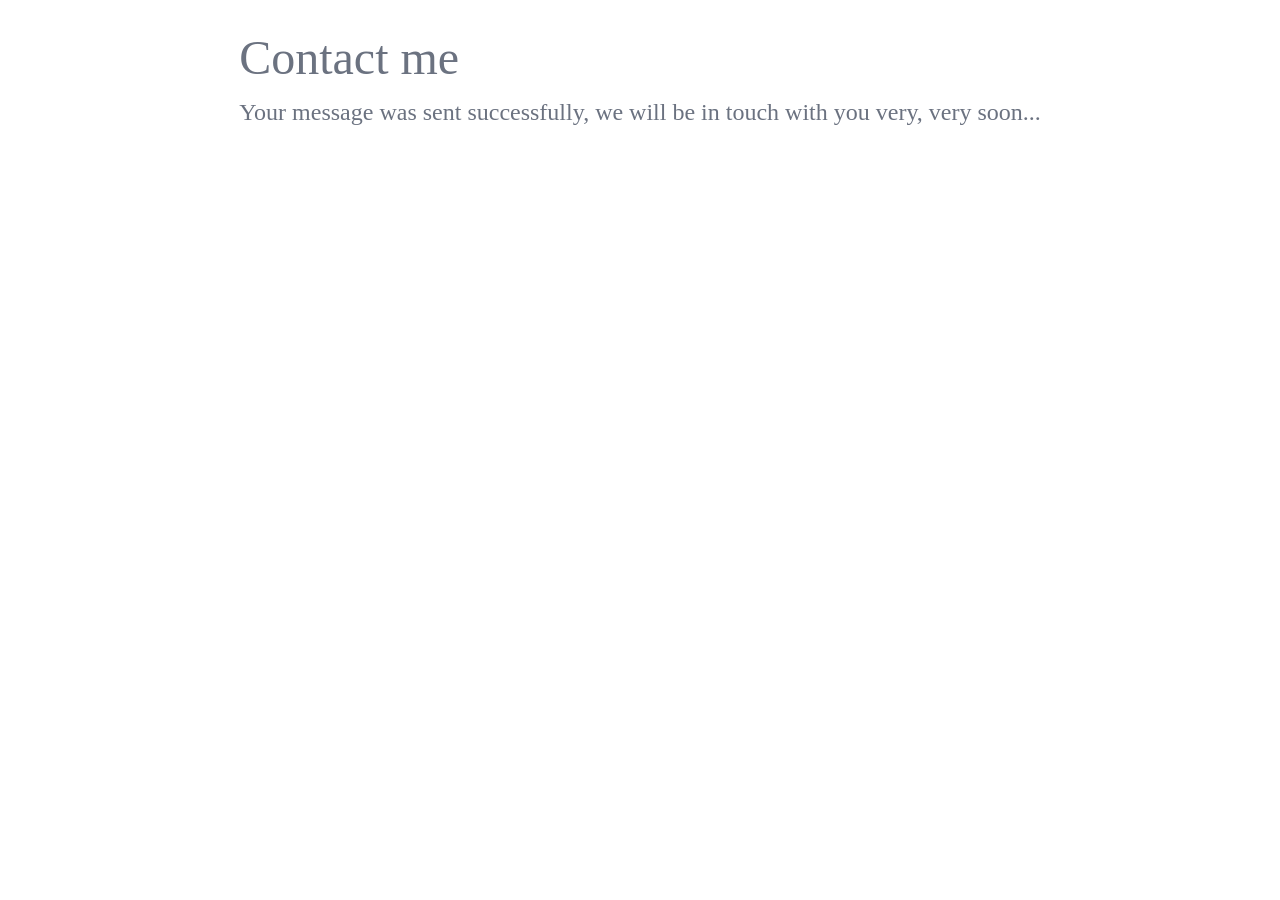
==== success.html @ a4c1cdc4 "Success page" ====
<!DOCTYPE html>
<html lang="en">
  <head>
    <meta charset="UTF-8" />
    <meta name="viewport" content="width=device-width, initial-scale=1.0" />
    <title>successful</title>
  </head>
  <body>
    <div>
      <h1>Contact me</h1>
      <p>
        Your message was sent successfully, we will be in touch with you very, very
        soon...
      </p>
    </div>
    <style>
        body{
            display: flex;
            justify-content: center;
        }
      h1 {
        font-size: 3rem;
        line-height: 2.25rem;
        margin-bottom: 1.2rem;
        font-weight: 400;
        color: #6b7280;
      }

      p {
        font-size: 1.5rem;
        line-height: 1rem;
        font-weight: 400;
        color: #6b7280;
        line-height: 1;
      }
    </style>
  </body>
</html>
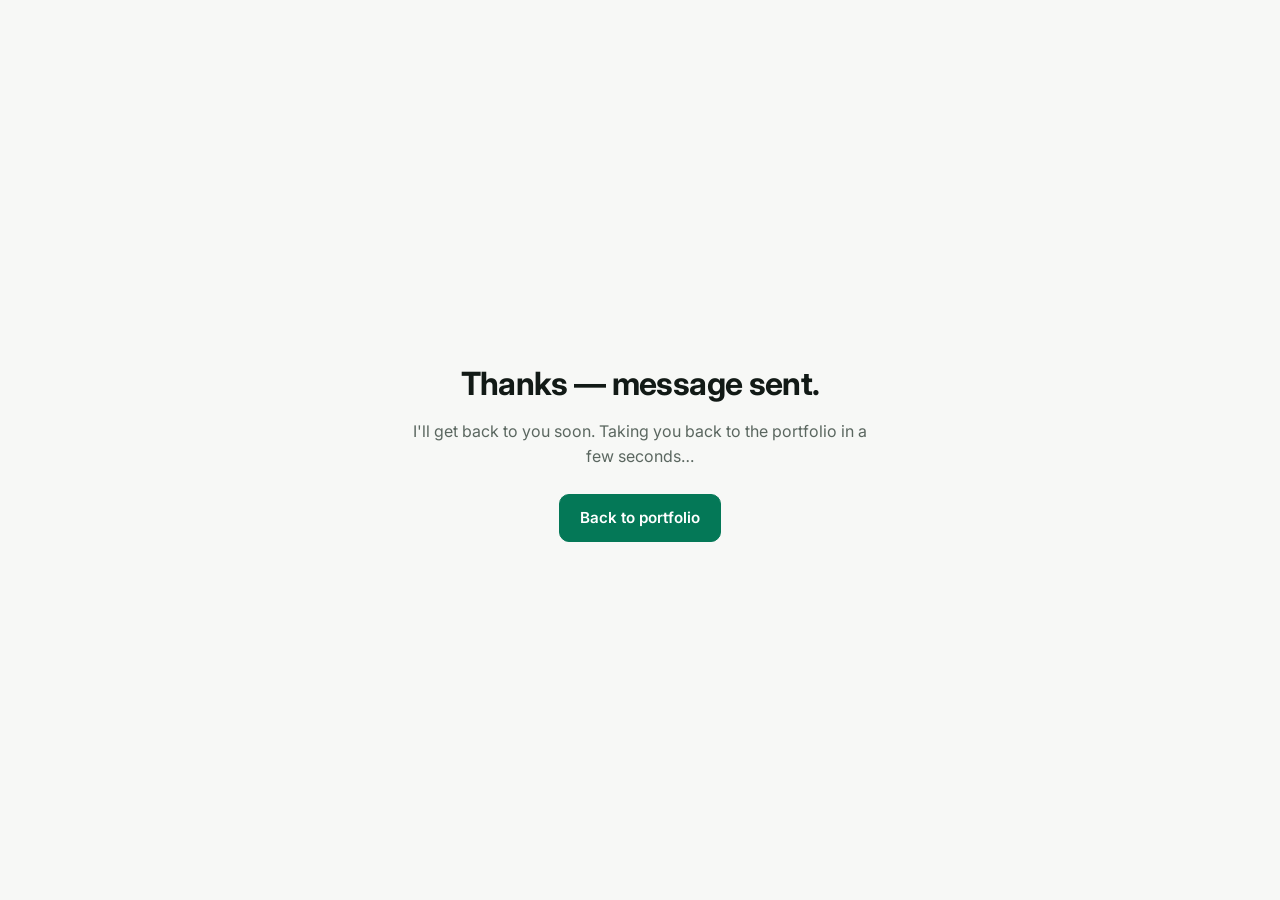
==== commit f726fec8: "Redesign portfolio and add AI agent projects - New single-page layout with light/dark themes and an " ====
--- a/success.html
+++ b/success.html
@@ -3,36 +3,33 @@
   <head>
     <meta charset="UTF-8" />
     <meta name="viewport" content="width=device-width, initial-scale=1.0" />
-    <title>successful</title>
+    <title>Message sent — Carlos Mendoza</title>
+    <meta name="robots" content="noindex" />
+    <link rel="preconnect" href="https://fonts.googleapis.com" />
+    <link rel="preconnect" href="https://fonts.gstatic.com" crossorigin />
+    <link href="https://fonts.googleapis.com/css2?family=Inter:wght@400;600;800&display=swap" rel="stylesheet" />
+    <link rel="stylesheet" href="styles.css" />
+    <script>
+      try {
+        const t = localStorage.getItem("theme");
+        if (t === "light" || t === "dark") document.documentElement.dataset.theme = t;
+      } catch (e) {}
+    </script>
+    <style>
+      body { min-height: 100vh; display: grid; place-items: center; text-align: center; padding: 16px; }
+      .box { max-width: 460px; }
+      h1 { font-size: 2rem; letter-spacing: -0.02em; margin-bottom: 10px; }
+      p { color: var(--muted); margin-bottom: 24px; }
+    </style>
   </head>
   <body>
-    <div>
-      <h1>Contact me</h1>
-      <p>
-        Your message was sent successfully, we will be in touch with you very, very
-        soon...
-      </p>
+    <div class="box">
+      <h1>Thanks — message sent.</h1>
+      <p>I'll get back to you soon. Taking you back to the portfolio in a few seconds…</p>
+      <a class="btn" href="./">Back to portfolio</a>
     </div>
-    <style>
-        body{
-            display: flex;
-            justify-content: center;
-        }
-      h1 {
-        font-size: 3rem;
-        line-height: 2.25rem;
-        margin-bottom: 1.2rem;
-        font-weight: 400;
-        color: #6b7280;
-      }
-
-      p {
-        font-size: 1.5rem;
-        line-height: 1rem;
-        font-weight: 400;
-        color: #6b7280;
-        line-height: 1;
-      }
-    </style>
+    <script>
+      setTimeout(() => (window.location.href = "./"), 6000);
+    </script>
   </body>
 </html>
--- a/styles.css
+++ b/styles.css
@@ -0,0 +1,337 @@
+/* ===== Tokens ===== */
+:root {
+  --bg: #f7f8f6;
+  --bg-tint: #eef2ee;
+  --surface: #ffffff;
+  --border: #dde3dd;
+  --text: #121a16;
+  --muted: #5b6760;
+  --accent: #047857;
+  --accent-strong: #065f46;
+  --accent-soft: #d1fae5;
+  --on-accent: #ffffff;
+  --pilot: #92400e;
+  --pilot-soft: #fef3c7;
+  --shadow: 0 1px 2px rgba(16, 24, 20, 0.06), 0 8px 24px rgba(16, 24, 20, 0.06);
+  --radius: 14px;
+  --font: "Inter", system-ui, -apple-system, "Segoe UI", sans-serif;
+  --mono: "JetBrains Mono", ui-monospace, "Cascadia Code", monospace;
+  color-scheme: light;
+}
+
+@media (prefers-color-scheme: dark) {
+  :root:not([data-theme="light"]) {
+    --bg: #0b1210;
+    --bg-tint: #0f1916;
+    --surface: #131f1b;
+    --border: #22312b;
+    --text: #e7efe9;
+    --muted: #9aaba2;
+    --accent: #34d399;
+    --accent-strong: #6ee7b7;
+    --accent-soft: rgba(52, 211, 153, 0.12);
+    --on-accent: #052e22;
+    --pilot: #fcd34d;
+    --pilot-soft: rgba(252, 211, 77, 0.12);
+    --shadow: 0 1px 2px rgba(0, 0, 0, 0.4), 0 10px 30px rgba(0, 0, 0, 0.25);
+    color-scheme: dark;
+  }
+}
+:root[data-theme="dark"] {
+  --bg: #0b1210;
+  --bg-tint: #0f1916;
+  --surface: #131f1b;
+  --border: #22312b;
+  --text: #e7efe9;
+  --muted: #9aaba2;
+  --accent: #34d399;
+  --accent-strong: #6ee7b7;
+  --accent-soft: rgba(52, 211, 153, 0.12);
+  --on-accent: #052e22;
+  --pilot: #fcd34d;
+  --pilot-soft: rgba(252, 211, 77, 0.12);
+  --shadow: 0 1px 2px rgba(0, 0, 0, 0.4), 0 10px 30px rgba(0, 0, 0, 0.25);
+  color-scheme: dark;
+}
+
+/* ===== Base ===== */
+*,
+*::before,
+*::after { box-sizing: border-box; }
+* { margin: 0; padding: 0; }
+html { scroll-behavior: smooth; scroll-padding-top: 76px; }
+body {
+  font-family: var(--font);
+  background: var(--bg);
+  color: var(--text);
+  line-height: 1.6;
+  -webkit-font-smoothing: antialiased;
+  transition: background-color 0.25s, color 0.25s;
+}
+img, svg { display: block; max-width: 100%; }
+a { color: inherit; text-decoration: none; }
+ul, ol { list-style: none; }
+strong { font-weight: 600; color: var(--text); }
+.mono { font-family: var(--mono); font-size: 0.9em; }
+.muted { color: var(--muted); font-weight: 500; }
+.container { width: min(1120px, 100% - 32px); margin-inline: auto; }
+.skip-link { position: absolute; left: -999px; top: 8px; background: var(--accent); color: var(--on-accent); padding: 8px 12px; border-radius: 8px; z-index: 200; }
+.skip-link:focus { left: 8px; }
+:focus-visible { outline: 2px solid var(--accent); outline-offset: 3px; border-radius: 6px; }
+
+/* ===== Buttons, badges, chips ===== */
+.btn {
+  display: inline-flex; align-items: center; gap: 6px;
+  background: var(--accent); color: var(--on-accent);
+  font-weight: 600; font-size: 0.95rem;
+  padding: 11px 20px; border-radius: 10px; border: 1px solid var(--accent);
+  cursor: pointer; transition: transform 0.15s, background-color 0.2s, border-color 0.2s;
+}
+.btn:hover { transform: translateY(-1px); background: var(--accent-strong); border-color: var(--accent-strong); }
+.btn-ghost { background: transparent; color: var(--text); border-color: var(--border); }
+.btn-ghost:hover { background: var(--surface); border-color: var(--accent); color: var(--text); }
+.btn-small { padding: 7px 14px; font-size: 0.875rem; }
+
+.badge {
+  display: inline-block; font-size: 0.75rem; font-weight: 600;
+  padding: 3px 10px; border-radius: 999px;
+  background: var(--bg-tint); color: var(--muted); border: 1px solid var(--border);
+  white-space: nowrap;
+}
+.badge-live { background: var(--accent-soft); color: var(--accent); border-color: transparent; }
+.badge-pilot { background: var(--pilot-soft); color: var(--pilot); border-color: transparent; }
+
+.chips { display: flex; flex-wrap: wrap; gap: 6px; }
+.chips li {
+  font-family: var(--mono); font-size: 0.78rem;
+  padding: 4px 9px; border-radius: 7px;
+  background: var(--bg-tint); border: 1px solid var(--border); color: var(--text);
+}
+
+/* ===== Header ===== */
+.site-header {
+  position: sticky; top: 0; z-index: 100;
+  background: color-mix(in srgb, var(--bg) 82%, transparent);
+  backdrop-filter: blur(12px); -webkit-backdrop-filter: blur(12px);
+  border-bottom: 1px solid transparent;
+  transition: border-color 0.2s;
+}
+.site-header.scrolled { border-bottom-color: var(--border); }
+.nav { display: flex; align-items: center; justify-content: space-between; height: 64px; gap: 16px; }
+.logo { font-weight: 800; font-size: 1.2rem; letter-spacing: -0.02em; }
+.logo span { color: var(--accent); }
+.nav-menu { display: flex; align-items: center; gap: 28px; font-weight: 500; font-size: 0.95rem; }
+.nav-menu a:not(.btn) { color: var(--muted); transition: color 0.2s; }
+.nav-menu a:not(.btn):hover, .nav-menu a.active { color: var(--text); }
+.nav-actions { display: flex; align-items: center; gap: 6px; }
+.icon-btn {
+  width: 40px; height: 40px; display: grid; place-items: center;
+  background: transparent; border: 1px solid var(--border); border-radius: 10px;
+  color: var(--text); cursor: pointer;
+}
+.icon-btn svg { width: 18px; height: 18px; fill: none; stroke: currentColor; stroke-width: 2; stroke-linecap: round; }
+.i-moon { display: none; }
+:root[data-theme="dark"] .i-sun { display: none; }
+:root[data-theme="dark"] .i-moon { display: block; }
+@media (prefers-color-scheme: dark) {
+  :root:not([data-theme="light"]) .i-sun { display: none; }
+  :root:not([data-theme="light"]) .i-moon { display: block; }
+}
+.hamburger { display: none; flex-direction: column; align-items: center; justify-content: center; gap: 4px; }
+.hamburger span { display: block; width: 18px; height: 2px; background: currentColor; border-radius: 2px; transition: transform 0.25s, opacity 0.25s; }
+.hamburger[aria-expanded="true"] span:nth-child(1) { transform: translateY(6px) rotate(45deg); }
+.hamburger[aria-expanded="true"] span:nth-child(2) { opacity: 0; }
+.hamburger[aria-expanded="true"] span:nth-child(3) { transform: translateY(-6px) rotate(-45deg); }
+
+/* ===== Hero ===== */
+.hero { padding: 64px 0 80px; position: relative; overflow: hidden; }
+.hero-grid { display: grid; grid-template-columns: 1.25fr 0.75fr; gap: 48px; align-items: center; }
+.eyebrow { display: inline-flex; align-items: center; gap: 8px; font-size: 0.85rem; font-weight: 500; color: var(--muted); padding: 6px 12px; border: 1px solid var(--border); border-radius: 999px; background: var(--surface); }
+.dot { width: 8px; height: 8px; border-radius: 50%; background: #10b981; box-shadow: 0 0 0 3px rgba(16, 185, 129, 0.25); animation: pulse 2s infinite; }
+@keyframes pulse { 50% { box-shadow: 0 0 0 6px rgba(16, 185, 129, 0.05); } }
+.hero h1 { font-size: clamp(2.1rem, 4.6vw, 3.5rem); line-height: 1.08; letter-spacing: -0.035em; font-weight: 800; margin: 20px 0 18px; }
+.hero h1 em { font-style: normal; color: var(--accent); }
+.lead { font-size: 1.08rem; color: var(--muted); max-width: 60ch; }
+.hero-cta { display: flex; flex-wrap: wrap; gap: 10px; margin-top: 28px; }
+.stats { display: grid; grid-template-columns: repeat(3, 1fr); gap: 16px; margin-top: 40px; padding-top: 24px; border-top: 1px solid var(--border); }
+.stats dt { font-size: 1.8rem; font-weight: 800; letter-spacing: -0.03em; color: var(--accent); }
+.stats dd { font-size: 0.85rem; color: var(--muted); line-height: 1.4; }
+
+.hero-photo { position: relative; justify-self: center; }
+/* Transparent cut-out photo shown as-is: no frame, no background. Bottom edge fades out softly. */
+.photo-ring { width: min(330px, 100%); margin-inline: auto; }
+.hero-photo { width: 100%; }
+.photo-ring img {
+  width: 100%; height: auto;
+  -webkit-mask-image: linear-gradient(to bottom, #000 82%, transparent);
+  mask-image: linear-gradient(to bottom, #000 82%, transparent);
+}
+.floating-chip {
+  position: absolute; font-size: 0.78rem; padding: 7px 12px; border-radius: 10px;
+  background: var(--surface); border: 1px solid var(--border); box-shadow: var(--shadow); white-space: nowrap;
+}
+.floating-chip .mono { color: var(--accent); font-weight: 500; }
+.chip-a { top: 40%; left: -18%; }
+.chip-b { bottom: 8%; right: -4%; }
+
+/* ===== Sections ===== */
+.section { padding: 96px 0; }
+.section-tint { background: var(--bg-tint); border-block: 1px solid var(--border); }
+.section-head { max-width: 760px; margin-bottom: 48px; }
+.kicker { font-family: var(--mono); font-size: 0.8rem; color: var(--accent); margin-bottom: 10px; letter-spacing: 0.02em; }
+.section-head h2, .contact-info h2 { font-size: clamp(1.6rem, 3vw, 2.3rem); line-height: 1.15; letter-spacing: -0.025em; font-weight: 800; }
+.section-head p { margin-top: 14px; color: var(--muted); font-size: 1.05rem; }
+
+/* ===== Feature (AI agents) ===== */
+.feature {
+  display: grid; grid-template-columns: 1.2fr 0.8fr; gap: 40px;
+  background: var(--surface); border: 1px solid var(--border); border-radius: var(--radius);
+  padding: 36px; box-shadow: var(--shadow);
+}
+.feature + .feature { margin-top: 28px; }
+.feature-tags { display: flex; flex-wrap: wrap; gap: 8px; margin-bottom: 14px; }
+.feature h3 { font-size: 1.45rem; letter-spacing: -0.02em; line-height: 1.25; margin-bottom: 12px; }
+.feature-body > p { color: var(--muted); }
+.checks { margin: 20px 0 22px; display: grid; gap: 10px; }
+.checks li { position: relative; padding-left: 26px; color: var(--muted); font-size: 0.95rem; }
+.checks li::before {
+  content: ""; position: absolute; left: 0; top: 0.42em; width: 14px; height: 14px; border-radius: 4px;
+  background: var(--accent-soft);
+  box-shadow: inset 0 0 0 1px color-mix(in srgb, var(--accent) 40%, transparent);
+}
+.checks li::after {
+  content: ""; position: absolute; left: 4px; top: calc(0.42em + 3px); width: 6px; height: 4px;
+  border-left: 2px solid var(--accent); border-bottom: 2px solid var(--accent); transform: rotate(-45deg);
+}
+
+.diagram { align-self: start; position: sticky; top: 96px; background: var(--bg-tint); border: 1px solid var(--border); border-radius: 12px; padding: 18px; }
+.diagram figcaption { font-size: 0.8rem; color: var(--muted); text-align: center; margin-top: 8px; }
+.d-box { fill: var(--surface); stroke: var(--border); stroke-width: 1.2; }
+.d-strong { stroke: var(--accent); stroke-width: 1.6; }
+.d-accent { fill: var(--accent-soft); stroke: transparent; }
+.d-dashed { stroke-dasharray: 4 3; }
+.d-line { fill: none; stroke: var(--muted); stroke-width: 1.3; }
+.d-dash { stroke-dasharray: 4 3; }
+.d-arrowhead { fill: var(--muted); }
+.d-t { font: 600 12px var(--font); fill: var(--text); text-anchor: middle; }
+.d-s { font: 400 10px var(--mono); fill: var(--muted); text-anchor: middle; }
+
+.evolution { grid-column: 1 / -1; border-top: 1px solid var(--border); padding-top: 18px; }
+.evolution summary { cursor: pointer; font-weight: 600; color: var(--accent); list-style: none; display: flex; align-items: center; gap: 8px; }
+.evolution summary::-webkit-details-marker { display: none; }
+.evolution summary::before { content: "+"; font-family: var(--mono); width: 22px; height: 22px; display: grid; place-items: center; border-radius: 6px; background: var(--accent-soft); transition: transform 0.2s; }
+.evolution[open] summary::before { content: "−"; }
+.timeline { margin-top: 18px; display: grid; gap: 14px; border-left: 2px solid var(--border); padding-left: 20px; }
+.timeline li { position: relative; color: var(--muted); font-size: 0.95rem; }
+.timeline li::before { content: ""; position: absolute; left: -27px; top: 0.45em; width: 12px; height: 12px; border-radius: 50%; background: var(--surface); border: 2px solid var(--accent); }
+.timeline li .mono:first-child { display: block; color: var(--text); font-weight: 500; margin-bottom: 2px; }
+
+/* ===== Project cards ===== */
+.cards { display: grid; grid-template-columns: repeat(2, 1fr); gap: 24px; }
+.card {
+  display: flex; flex-direction: column;
+  background: var(--surface); border: 1px solid var(--border); border-radius: var(--radius);
+  overflow: hidden; box-shadow: var(--shadow); transition: transform 0.2s, border-color 0.2s;
+}
+.card:hover { transform: translateY(-3px); border-color: color-mix(in srgb, var(--accent) 45%, var(--border)); }
+.card-media { display: block; aspect-ratio: 16 / 9; overflow: hidden; border-bottom: 1px solid var(--border); background: var(--bg-tint); }
+.card-media img { width: 100%; height: 100%; object-fit: cover; object-position: top; transition: transform 0.4s; }
+.card:hover .card-media img { transform: scale(1.03); }
+.card-body { padding: 22px; display: flex; flex-direction: column; gap: 14px; flex: 1; }
+.card-top { display: flex; align-items: center; justify-content: space-between; gap: 10px; flex-wrap: wrap; }
+.card h3 { font-size: 1.2rem; letter-spacing: -0.01em; }
+.card p { color: var(--muted); font-size: 0.95rem; }
+.card-links { display: flex; flex-wrap: wrap; gap: 16px; margin-top: auto; padding-top: 4px; font-weight: 600; font-size: 0.9rem; }
+.card-links a { color: var(--accent); border-bottom: 1px solid transparent; }
+.card-links a:hover { border-bottom-color: var(--accent); }
+
+/* ===== Stack ===== */
+.stack-grid { display: grid; grid-template-columns: repeat(3, 1fr); gap: 20px; }
+.stack-col { background: var(--surface); border: 1px solid var(--border); border-radius: var(--radius); padding: 22px; }
+.stack-col h3 { font-size: 1rem; margin-bottom: 14px; }
+
+/* ===== Principles ===== */
+.principles { display: grid; grid-template-columns: repeat(4, 1fr); gap: 20px; }
+.principle { background: var(--surface); border: 1px solid var(--border); border-radius: var(--radius); padding: 24px; }
+.principle .num { font-family: var(--mono); color: var(--accent); font-size: 0.85rem; }
+.principle h3 { font-size: 1.05rem; margin: 10px 0 8px; line-height: 1.3; }
+.principle p { color: var(--muted); font-size: 0.92rem; }
+
+/* ===== Contact ===== */
+.contact-grid { display: grid; grid-template-columns: 1fr 1fr; gap: 48px; align-items: start; }
+.contact-info > p:not(.kicker) { color: var(--muted); margin-top: 14px; }
+.contact-mail { display: inline-block; margin-top: 24px; font-size: 1.25rem; font-weight: 700; color: var(--accent); border-bottom: 2px solid var(--accent-soft); }
+.contact-mail:hover { border-bottom-color: var(--accent); }
+.socials { display: flex; flex-wrap: wrap; gap: 10px; margin-top: 24px; }
+.socials a { display: inline-flex; align-items: center; gap: 8px; padding: 8px 14px; border: 1px solid var(--border); border-radius: 10px; font-weight: 500; font-size: 0.92rem; background: var(--surface); }
+.socials a:hover { border-color: var(--accent); }
+.socials svg { width: 18px; height: 18px; fill: currentColor; }
+.contact-form { display: grid; gap: 14px; background: var(--surface); border: 1px solid var(--border); border-radius: var(--radius); padding: 28px; box-shadow: var(--shadow); }
+.contact-form label { display: grid; gap: 6px; font-size: 0.85rem; font-weight: 600; color: var(--muted); }
+.field-row { display: grid; grid-template-columns: 1fr 1fr; gap: 14px; }
+.contact-form input, .contact-form textarea {
+  font: inherit; font-size: 0.95rem; color: var(--text);
+  background: var(--bg); border: 1px solid var(--border); border-radius: 9px; padding: 11px 13px;
+  transition: border-color 0.2s, box-shadow 0.2s; width: 100%;
+}
+.contact-form textarea { resize: vertical; }
+.contact-form input:focus, .contact-form textarea:focus { outline: none; border-color: var(--accent); box-shadow: 0 0 0 3px var(--accent-soft); }
+.contact-form .btn { justify-self: start; }
+.hp { position: absolute; left: -9999px; }
+
+/* ===== Footer ===== */
+.site-footer { border-top: 1px solid var(--border); padding: 28px 0; color: var(--muted); font-size: 0.9rem; }
+.footer-row { display: flex; justify-content: space-between; gap: 12px; flex-wrap: wrap; }
+.footer-row a:hover { color: var(--accent); }
+
+/* ===== Reveal animation ===== */
+.js .reveal { opacity: 0; transform: translateY(16px); transition: opacity 0.6s ease, transform 0.6s ease; }
+.js .reveal.in { opacity: 1; transform: none; }
+@media (prefers-reduced-motion: reduce) {
+  html { scroll-behavior: auto; }
+  .js .reveal { opacity: 1; transform: none; transition: none; }
+  .dot { animation: none; }
+}
+
+/* ===== Responsive ===== */
+@media (max-width: 980px) {
+  .feature { grid-template-columns: 1fr; padding: 26px; }
+  .diagram { position: static; max-width: 420px; width: 100%; justify-self: center; }
+  .principles { grid-template-columns: repeat(2, 1fr); }
+  .stack-grid { grid-template-columns: repeat(2, 1fr); }
+}
+@media (max-width: 820px) {
+  .hamburger { display: flex; }
+  .nav-menu {
+    position: fixed; inset: 64px 0 auto 0; flex-direction: column; align-items: stretch; gap: 0;
+    background: var(--bg); border-bottom: 1px solid var(--border); padding: 8px 16px 20px;
+    transform: translateY(-120%); transition: transform 0.3s ease; visibility: hidden;
+  }
+  .nav-menu.open { transform: none; visibility: visible; }
+  .nav-menu li a:not(.btn) { display: block; padding: 14px 4px; border-bottom: 1px solid var(--border); }
+  .nav-menu .btn { margin-top: 14px; justify-content: center; width: 100%; }
+  .hero { padding: 40px 0 64px; }
+  .hero-grid { grid-template-columns: 1fr; gap: 40px; }
+  .hero-photo { order: -1; }
+  .photo-ring { width: min(260px, 66vw); }
+  .chip-a { left: -30px; top: 6%; }
+  .chip-b { right: -30px; }
+  .cards, .contact-grid { grid-template-columns: 1fr; }
+  .section { padding: 72px 0; }
+}
+@media (max-width: 560px) {
+  .stats { grid-template-columns: 1fr; gap: 12px; }
+  .stats > div { display: flex; align-items: baseline; gap: 12px; }
+  .stats dt { min-width: 64px; }
+  .principles, .stack-grid, .field-row { grid-template-columns: 1fr; }
+  .feature { padding: 20px; }
+  .floating-chip { display: none; }
+  .hero-cta .btn { flex: 1 1 auto; justify-content: center; }
+}
+
+/* Hero entrance (no scroll trigger: it's above the fold) */
+@media (prefers-reduced-motion: no-preference) {
+  .hero-copy, .hero-photo { animation: rise 0.7s ease both; }
+  .hero-photo { animation-delay: 0.12s; }
+}
+@keyframes rise { from { opacity: 0; transform: translateY(14px); } }
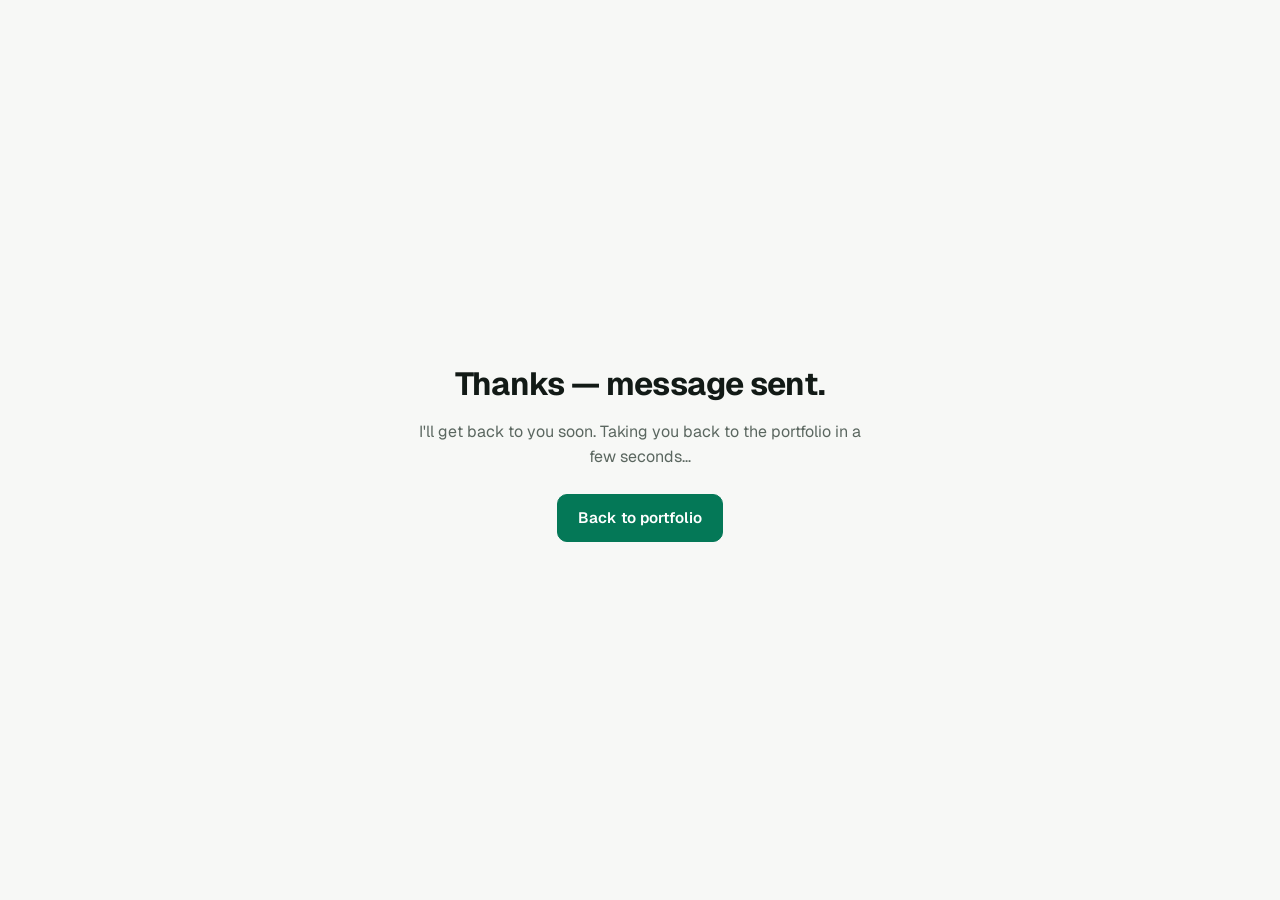
==== commit 33e34c75: "Refresh projects, apply design polish and update resume - Replace Lingolandias screenshots with the " ====
--- a/success.html
+++ b/success.html
@@ -7,7 +7,7 @@
     <meta name="robots" content="noindex" />
     <link rel="preconnect" href="https://fonts.googleapis.com" />
     <link rel="preconnect" href="https://fonts.gstatic.com" crossorigin />
-    <link href="https://fonts.googleapis.com/css2?family=Inter:wght@400;600;800&display=swap" rel="stylesheet" />
+    <link href="https://fonts.googleapis.com/css2?family=Geist:wght@400;600;800&display=swap" rel="stylesheet" />
     <link rel="stylesheet" href="styles.css" />
     <script>
       try {
--- a/styles.css
+++ b/styles.css
@@ -14,8 +14,8 @@
   --pilot-soft: #fef3c7;
   --shadow: 0 1px 2px rgba(16, 24, 20, 0.06), 0 8px 24px rgba(16, 24, 20, 0.06);
   --radius: 14px;
-  --font: "Inter", system-ui, -apple-system, "Segoe UI", sans-serif;
-  --mono: "JetBrains Mono", ui-monospace, "Cascadia Code", monospace;
+  --font: "Geist", system-ui, -apple-system, "Segoe UI", sans-serif;
+  --mono: "Geist Mono", ui-monospace, "Cascadia Code", monospace;
   color-scheme: light;
 }
 
@@ -103,7 +103,7 @@
 
 .chips { display: flex; flex-wrap: wrap; gap: 6px; }
 .chips li {
-  font-family: var(--mono); font-size: 0.78rem;
+  font-size: 0.8rem; font-weight: 500;
   padding: 4px 9px; border-radius: 7px;
   background: var(--bg-tint); border: 1px solid var(--border); color: var(--text);
 }
@@ -144,18 +144,13 @@
 .hamburger[aria-expanded="true"] span:nth-child(3) { transform: translateY(-6px) rotate(-45deg); }
 
 /* ===== Hero ===== */
-.hero { padding: 64px 0 80px; position: relative; overflow: hidden; }
+.hero { padding: 64px 0 80px; position: relative; }
 .hero-grid { display: grid; grid-template-columns: 1.25fr 0.75fr; gap: 48px; align-items: center; }
-.eyebrow { display: inline-flex; align-items: center; gap: 8px; font-size: 0.85rem; font-weight: 500; color: var(--muted); padding: 6px 12px; border: 1px solid var(--border); border-radius: 999px; background: var(--surface); }
-.dot { width: 8px; height: 8px; border-radius: 50%; background: #10b981; box-shadow: 0 0 0 3px rgba(16, 185, 129, 0.25); animation: pulse 2s infinite; }
-@keyframes pulse { 50% { box-shadow: 0 0 0 6px rgba(16, 185, 129, 0.05); } }
+.dot { width: 8px; height: 8px; border-radius: 50%; background: #10b981; box-shadow: 0 0 0 3px rgba(16, 185, 129, 0.25); }
 .hero h1 { font-size: clamp(2.1rem, 4.6vw, 3.5rem); line-height: 1.08; letter-spacing: -0.035em; font-weight: 800; margin: 20px 0 18px; }
 .hero h1 em { font-style: normal; color: var(--accent); }
 .lead { font-size: 1.08rem; color: var(--muted); max-width: 60ch; }
 .hero-cta { display: flex; flex-wrap: wrap; gap: 10px; margin-top: 28px; }
-.stats { display: grid; grid-template-columns: repeat(3, 1fr); gap: 16px; margin-top: 40px; padding-top: 24px; border-top: 1px solid var(--border); }
-.stats dt { font-size: 1.8rem; font-weight: 800; letter-spacing: -0.03em; color: var(--accent); }
-.stats dd { font-size: 0.85rem; color: var(--muted); line-height: 1.4; }
 
 .hero-photo { position: relative; justify-self: center; }
 /* Transparent cut-out photo shown as-is: no frame, no background. Bottom edge fades out softly. */
@@ -168,9 +163,9 @@
 }
 .floating-chip {
   position: absolute; font-size: 0.78rem; padding: 7px 12px; border-radius: 10px;
-  background: var(--surface); border: 1px solid var(--border); box-shadow: var(--shadow); white-space: nowrap;
-}
-.floating-chip .mono { color: var(--accent); font-weight: 500; }
+  background: var(--surface); border: 1px solid var(--border); box-shadow: 0 2px 6px rgba(0, 0, 0, 0.08); white-space: nowrap;
+}
+.floating-chip strong { color: var(--accent); }
 .chip-a { top: 40%; left: -18%; }
 .chip-b { bottom: 8%; right: -4%; }
 
@@ -178,7 +173,6 @@
 .section { padding: 96px 0; }
 .section-tint { background: var(--bg-tint); border-block: 1px solid var(--border); }
 .section-head { max-width: 760px; margin-bottom: 48px; }
-.kicker { font-family: var(--mono); font-size: 0.8rem; color: var(--accent); margin-bottom: 10px; letter-spacing: 0.02em; }
 .section-head h2, .contact-info h2 { font-size: clamp(1.6rem, 3vw, 2.3rem); line-height: 1.15; letter-spacing: -0.025em; font-weight: 800; }
 .section-head p { margin-top: 14px; color: var(--muted); font-size: 1.05rem; }
 
@@ -186,7 +180,7 @@
 .feature {
   display: grid; grid-template-columns: 1.2fr 0.8fr; gap: 40px;
   background: var(--surface); border: 1px solid var(--border); border-radius: var(--radius);
-  padding: 36px; box-shadow: var(--shadow);
+  padding: 36px;
 }
 .feature + .feature { margin-top: 28px; }
 .feature-tags { display: flex; flex-wrap: wrap; gap: 8px; margin-bottom: 14px; }
@@ -213,8 +207,8 @@
 .d-line { fill: none; stroke: var(--muted); stroke-width: 1.3; }
 .d-dash { stroke-dasharray: 4 3; }
 .d-arrowhead { fill: var(--muted); }
-.d-t { font: 600 12px var(--font); fill: var(--text); text-anchor: middle; }
-.d-s { font: 400 10px var(--mono); fill: var(--muted); text-anchor: middle; }
+.d-t { font: 600 13px var(--font); fill: var(--text); text-anchor: middle; }
+.d-s { font: 400 12px var(--mono); fill: var(--muted); text-anchor: middle; }
 
 .evolution { grid-column: 1 / -1; border-top: 1px solid var(--border); padding-top: 18px; }
 .evolution summary { cursor: pointer; font-weight: 600; color: var(--accent); list-style: none; display: flex; align-items: center; gap: 8px; }
@@ -231,7 +225,7 @@
 .card {
   display: flex; flex-direction: column;
   background: var(--surface); border: 1px solid var(--border); border-radius: var(--radius);
-  overflow: hidden; box-shadow: var(--shadow); transition: transform 0.2s, border-color 0.2s;
+  overflow: hidden; transition: transform 0.2s, border-color 0.2s;
 }
 .card:hover { transform: translateY(-3px); border-color: color-mix(in srgb, var(--accent) 45%, var(--border)); }
 .card-media { display: block; aspect-ratio: 16 / 9; overflow: hidden; border-bottom: 1px solid var(--border); background: var(--bg-tint); }
@@ -246,27 +240,26 @@
 .card-links a:hover { border-bottom-color: var(--accent); }
 
 /* ===== Stack ===== */
-.stack-grid { display: grid; grid-template-columns: repeat(3, 1fr); gap: 20px; }
-.stack-col { background: var(--surface); border: 1px solid var(--border); border-radius: var(--radius); padding: 22px; }
-.stack-col h3 { font-size: 1rem; margin-bottom: 14px; }
+.stack-grid { display: grid; border-top: 1px solid var(--border); }
+.stack-col { display: grid; grid-template-columns: 180px 1fr; gap: 24px; align-items: baseline; padding: 20px 0; border-bottom: 1px solid var(--border); }
+.stack-col h3 { font-size: 1rem; }
 
 /* ===== Principles ===== */
-.principles { display: grid; grid-template-columns: repeat(4, 1fr); gap: 20px; }
-.principle { background: var(--surface); border: 1px solid var(--border); border-radius: var(--radius); padding: 24px; }
-.principle .num { font-family: var(--mono); color: var(--accent); font-size: 0.85rem; }
-.principle h3 { font-size: 1.05rem; margin: 10px 0 8px; line-height: 1.3; }
+.principles { display: grid; grid-template-columns: repeat(2, 1fr); gap: 0 56px; }
+.principle { padding: 26px 0; border-top: 1px solid var(--border); }
+.principle h3 { font-size: 1.15rem; margin-bottom: 8px; line-height: 1.3; letter-spacing: -0.01em; }
 .principle p { color: var(--muted); font-size: 0.92rem; }
 
 /* ===== Contact ===== */
 .contact-grid { display: grid; grid-template-columns: 1fr 1fr; gap: 48px; align-items: start; }
-.contact-info > p:not(.kicker) { color: var(--muted); margin-top: 14px; }
+.contact-info > p { color: var(--muted); margin-top: 14px; }
 .contact-mail { display: inline-block; margin-top: 24px; font-size: 1.25rem; font-weight: 700; color: var(--accent); border-bottom: 2px solid var(--accent-soft); }
 .contact-mail:hover { border-bottom-color: var(--accent); }
 .socials { display: flex; flex-wrap: wrap; gap: 10px; margin-top: 24px; }
 .socials a { display: inline-flex; align-items: center; gap: 8px; padding: 8px 14px; border: 1px solid var(--border); border-radius: 10px; font-weight: 500; font-size: 0.92rem; background: var(--surface); }
 .socials a:hover { border-color: var(--accent); }
 .socials svg { width: 18px; height: 18px; fill: currentColor; }
-.contact-form { display: grid; gap: 14px; background: var(--surface); border: 1px solid var(--border); border-radius: var(--radius); padding: 28px; box-shadow: var(--shadow); }
+.contact-form { display: grid; gap: 14px; background: var(--surface); border: 1px solid var(--border); border-radius: var(--radius); padding: 28px; }
 .contact-form label { display: grid; gap: 6px; font-size: 0.85rem; font-weight: 600; color: var(--muted); }
 .field-row { display: grid; grid-template-columns: 1fr 1fr; gap: 14px; }
 .contact-form input, .contact-form textarea {
@@ -284,21 +277,16 @@
 .footer-row { display: flex; justify-content: space-between; gap: 12px; flex-wrap: wrap; }
 .footer-row a:hover { color: var(--accent); }
 
-/* ===== Reveal animation ===== */
-.js .reveal { opacity: 0; transform: translateY(16px); transition: opacity 0.6s ease, transform 0.6s ease; }
-.js .reveal.in { opacity: 1; transform: none; }
 @media (prefers-reduced-motion: reduce) {
   html { scroll-behavior: auto; }
-  .js .reveal { opacity: 1; transform: none; transition: none; }
-  .dot { animation: none; }
 }
 
 /* ===== Responsive ===== */
 @media (max-width: 980px) {
   .feature { grid-template-columns: 1fr; padding: 26px; }
   .diagram { position: static; max-width: 420px; width: 100%; justify-self: center; }
-  .principles { grid-template-columns: repeat(2, 1fr); }
-  .stack-grid { grid-template-columns: repeat(2, 1fr); }
+  .principles { display: grid; grid-template-columns: repeat(2, 1fr); gap: 0 56px; }
+  .stack-grid { display: grid; border-top: 1px solid var(--border); }
 }
 @media (max-width: 820px) {
   .hamburger { display: flex; }
@@ -320,10 +308,8 @@
   .section { padding: 72px 0; }
 }
 @media (max-width: 560px) {
-  .stats { grid-template-columns: 1fr; gap: 12px; }
-  .stats > div { display: flex; align-items: baseline; gap: 12px; }
-  .stats dt { min-width: 64px; }
-  .principles, .stack-grid, .field-row { grid-template-columns: 1fr; }
+      .principles, .field-row { grid-template-columns: 1fr; }
+  .stack-col { grid-template-columns: 1fr; gap: 10px; }
   .feature { padding: 20px; }
   .floating-chip { display: none; }
   .hero-cta .btn { flex: 1 1 auto; justify-content: center; }
@@ -335,3 +321,13 @@
   .hero-photo { animation-delay: 0.12s; }
 }
 @keyframes rise { from { opacity: 0; transform: translateY(14px); } }
+.inline-link strong { color: var(--accent); }
+.inline-link:hover strong { text-decoration: underline; text-underline-offset: 3px; }
+
+/* ===== Availability, external-link icon, browser surfaces ===== */
+.availability { display: flex; align-items: center; gap: 10px; margin-top: 28px; font-size: 0.9rem; color: var(--muted); }
+.i-ext { display: inline-block; width: 0.7em; height: 0.7em; margin-left: 2px; vertical-align: 0.05em; fill: none; stroke: currentColor; stroke-width: 1.6; stroke-linecap: round; stroke-linejoin: round; }
+::selection { background: var(--accent); color: var(--on-accent); }
+html { accent-color: var(--accent); scrollbar-color: color-mix(in srgb, var(--muted) 45%, transparent) transparent; }
+input, textarea { caret-color: var(--accent); }
+a { text-underline-offset: 3px; }
